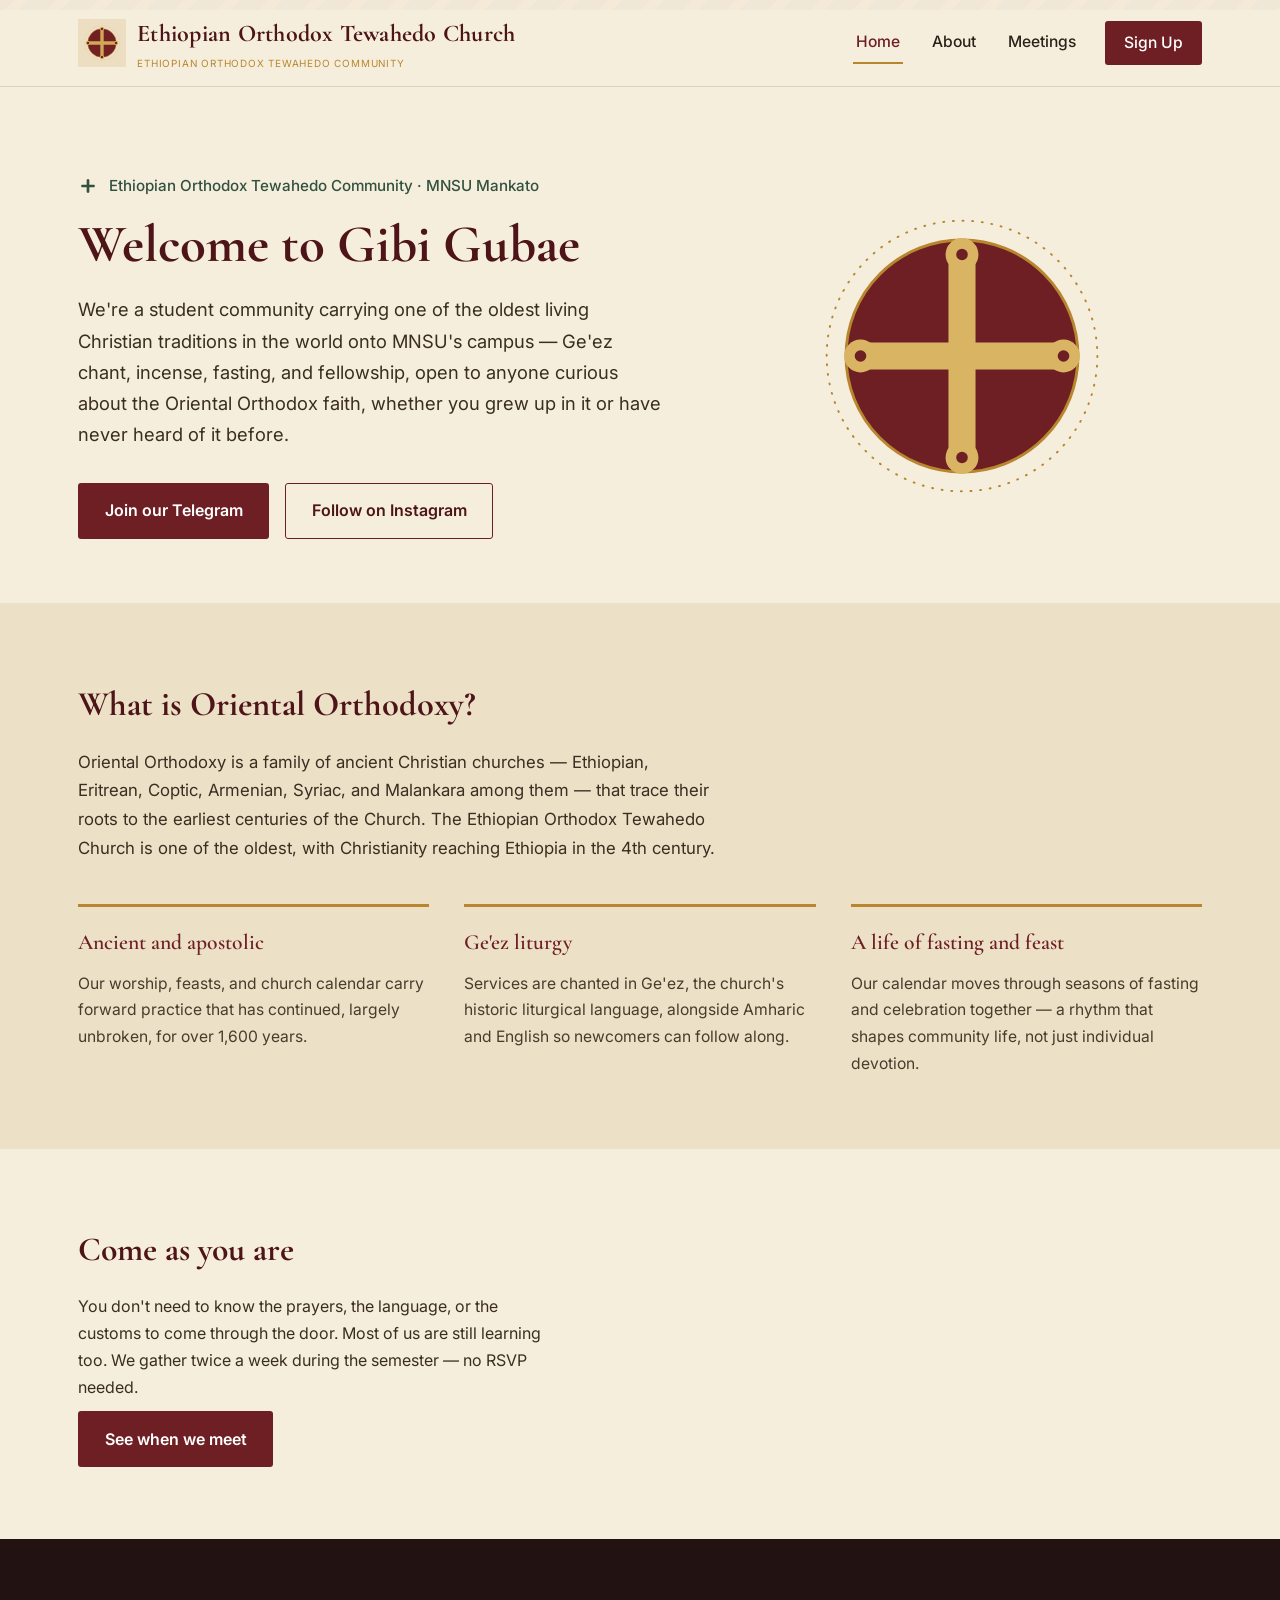
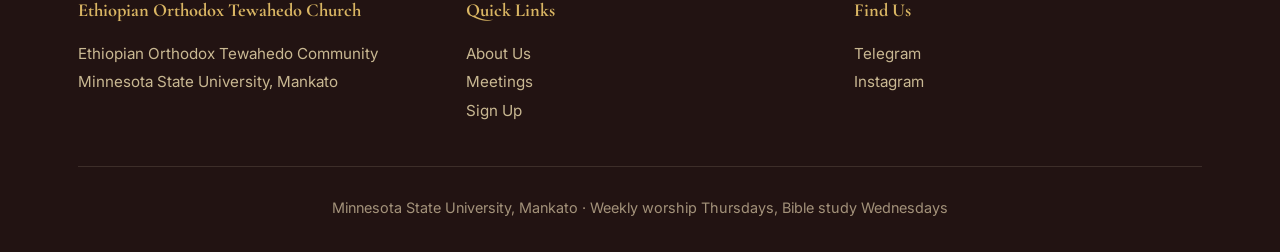
==== index.html @ cf898a97 "Create Ethiopian Orthodox Tewahedo website" ====
<!DOCTYPE html>
<html lang="en">
<head>
<meta charset="UTF-8">
<meta name="viewport" content="width=device-width, initial-scale=1.0">
<title>Home — Ethiopian Orthodox Tewahedo Community at MNSU</title>
<link rel="icon" href="logo.svg">
<link rel="preconnect" href="https://fonts.googleapis.com">
<link rel="preconnect" href="https://fonts.gstatic.com" crossorigin>
<link href="https://fonts.googleapis.com/css2?family=Cormorant+Garamond:ital,wght@0,500;0,600;0,700;1,500&family=Inter:wght@400;500;600&display=swap" rel="stylesheet">
<style>
:root{
  --parchment:#F6EEDD;
  --parchment-dark:#ECE0C7;
  --maroon:#6E1F24;
  --maroon-deep:#4E1519;
  --gold:#B8862E;
  --gold-light:#D9B563;
  --ink:#2B2118;
  --green:#33513F;
  --font-display:'Cormorant Garamond', Georgia, serif;
  --font-body:'Inter', Arial, sans-serif;
}
*{margin:0;padding:0;box-sizing:border-box;}
body{
  font-family:var(--font-body);
  color:var(--ink);
  background:var(--parchment);
  line-height:1.7;
}
.container{max-width:1180px;margin:0 auto;padding:0 28px;}

/* tibeb trim: a woven-band divider inspired by Habesha kemis trim patterns */
.tibeb{height:10px;background:repeating-linear-gradient(135deg,var(--maroon) 0 10px,var(--gold) 10px 20px,var(--green) 20px 30px);}

header{
  position:fixed;top:0;width:100%;z-index:1000;
  background:rgba(246,238,221,0.97);
  border-bottom:1px solid rgba(110,31,36,0.15);
}
nav{display:flex;align-items:center;justify-content:space-between;padding:0.9rem 0;}
.nav-left{display:flex;align-items:center;gap:0.7rem;text-decoration:none;}
.brand-text{font-family:var(--font-display);font-weight:700;font-size:1.5rem;color:var(--maroon-deep);letter-spacing:0.01em;}
.church-logo{width:48px;height:48px;object-fit:contain;mix-blend-mode:multiply;}
.brand-sub{display:block;font-family:var(--font-body);font-size:0.62rem;letter-spacing:0.08em;color:var(--gold);}
.nav-right{display:flex;align-items:center;gap:1.6rem;}
.nav-right a{
  color:var(--ink);font-weight:500;text-decoration:none;font-size:0.98rem;
  padding:0.4rem 0.2rem;border-bottom:2px solid transparent;transition:border-color 0.2s,color 0.2s;
}
.nav-right a:hover,.nav-right a.active{color:var(--maroon);border-color:var(--gold);}
.nav-right a.cta{
  background:var(--maroon);color:#fff;padding:0.55rem 1.2rem;border-radius:3px;border-bottom:none;
}
.nav-right a.cta:hover{background:var(--maroon-deep);color:#fff;}
.mobile-menu-toggle{display:none;flex-direction:column;background:none;border:none;cursor:pointer;padding:0.5rem;gap:5px;}
.mobile-menu-toggle span{width:24px;height:2px;background:var(--maroon-deep);border-radius:2px;}

main{margin-top:83px;}

/* hero */
.hero{padding:5rem 0 4rem;}
.hero .container{display:flex;align-items:center;gap:3.5rem;}
.hero-text{flex:1.1;}
.eyebrow-line{display:flex;align-items:center;gap:0.7rem;margin-bottom:1.1rem;color:var(--green);font-family:var(--font-body);font-size:0.95rem;font-weight:500;}
.eyebrow-line svg{flex-shrink:0;}
h1{
  font-family:var(--font-display);font-weight:700;font-size:3.3rem;line-height:1.08;
  color:var(--maroon-deep);margin-bottom:1.3rem;
}
.lede{font-size:1.15rem;color:#3a2e21;max-width:52ch;margin-bottom:2rem;}
.hero-links{display:flex;gap:1rem;flex-wrap:wrap;}
.btn{
  display:inline-flex;align-items:center;gap:0.55rem;
  padding:0.85rem 1.6rem;border-radius:3px;text-decoration:none;font-weight:600;font-size:1rem;
  border:1.5px solid transparent;transition:background 0.2s,color 0.2s,border-color 0.2s;
}
.btn-maroon{background:var(--maroon);color:#fff;}
.btn-maroon:hover{background:var(--maroon-deep);}
.btn-outline{background:transparent;border-color:var(--maroon);color:var(--maroon-deep);}
.btn-outline:hover{background:var(--maroon);color:#fff;}

.hero-art{flex:0.9;display:flex;justify-content:center;}
.cross-roundel{width:290px;height:290px;}

/* intro / what is oriental orthodoxy */
.intro{padding:4.5rem 0;background:var(--parchment-dark);}
.intro-head{max-width:64ch;margin-bottom:2.6rem;}
.intro-head h2{font-family:var(--font-display);font-weight:700;font-size:2.15rem;color:var(--maroon-deep);margin-bottom:0.9rem;}
.intro-head p{color:#3a2e21;font-size:1.05rem;}
.pillars{display:flex;gap:2.2rem;flex-wrap:wrap;}
.pillar{flex:1 1 260px;border-top:3px solid var(--gold);padding-top:1.1rem;}
.pillar h3{font-family:var(--font-display);font-weight:600;font-size:1.35rem;color:var(--maroon);margin-bottom:0.6rem;}
.pillar p{font-size:0.98rem;color:#4a3b2b;}

/* gather / meeting times */
.gather{padding:4.5rem 0;}
.gather .container{display:flex;gap:3rem;flex-wrap:wrap;align-items:flex-start;}
.gather-copy{flex:1 1 320px;}
.gather-copy h2{font-family:var(--font-display);font-weight:700;font-size:2.1rem;color:var(--maroon-deep);margin-bottom:0.9rem;}
.gather-copy p{color:#3a2e21;max-width:48ch;}
footer{background:#221312;color:#d8c9ab;padding:3.5rem 0 2rem;}
.footer-grid{display:grid;grid-template-columns:repeat(auto-fit,minmax(220px,1fr));gap:2.5rem;margin-bottom:2.5rem;}
.footer-col h3{font-family:var(--font-display);color:var(--gold-light);font-size:1.15rem;margin-bottom:0.8rem;}
.footer-col p,.footer-col a{color:#c9b892;text-decoration:none;font-size:0.95rem;line-height:1.9;}
.footer-col a:hover{color:var(--gold-light);}
.footer-bottom{text-align:center;padding-top:1.8rem;border-top:1px solid rgba(216,201,171,0.15);color:#a3927a;font-size:0.9rem;}

@media (max-width:900px){
  .hero .container{flex-direction:column;text-align:left;}
  .hero-art{order:-1;}
  .cross-roundel{width:200px;height:200px;}
}
@media (max-width:768px){
  .mobile-menu-toggle{display:flex;}
  .nav-right{
    position:absolute;top:100%;left:0;width:100%;background:var(--parchment);
    flex-direction:column;align-items:flex-start;gap:0;
    box-shadow:0 8px 20px rgba(0,0,0,0.08);
    transform:translateY(-120%);transition:transform 0.25s ease;padding:0.5rem 0;
  }
  .nav-right.active{transform:translateY(0);}
  .nav-right a{width:100%;padding:0.9rem 1.5rem;border-bottom:1px solid rgba(110,31,36,0.08);border-radius:0;}
  .nav-right a.cta{margin:0.7rem 1.5rem;width:calc(100% - 3rem);text-align:center;}
  main{margin-top:70px;}
  .church-logo{width:42px;height:42px;}
  h1{font-size:2.3rem;}
}
</style>
</head>
<body>
<header>
  <div class="container">
    <nav>
      <a href="index.html" class="nav-left">
          <img class="church-logo" src="logo.svg" alt="Ethiopian Orthodox Tewahedo cross">
        <span>
          <span class="brand-text">Ethiopian Orthodox Tewahedo Church</span>
          <span class="brand-sub">ETHIOPIAN ORTHODOX TEWAHEDO COMMUNITY</span>
        </span>
      </a>
      <button class="mobile-menu-toggle" onclick="toggleMobileMenu()"><span></span><span></span><span></span></button>
      <div class="nav-right">
        <a href="index.html" class="active">Home</a>
        <a href="about.html">About</a>
        <a href="events.html">Meetings</a>
        <a href="signup.html" class="cta">Sign Up</a>
      </div>
    </nav>
  </div>
</header>
<div class="tibeb"></div>

<main>
  <section class="hero">
    <div class="container">
      <div class="hero-text">
        <div class="eyebrow-line">
          <svg width="20" height="20" viewBox="0 0 60 60"><rect x="26" y="10" width="8" height="40" rx="2" fill="#33513F"/><rect x="10" y="26" width="40" height="8" rx="2" fill="#33513F"/></svg>
          Ethiopian Orthodox Tewahedo Community · MNSU Mankato
        </div>
        <h1>Welcome to Gibi Gubae</h1>
        <p class="lede">We're a student community carrying one of the oldest living Christian traditions in the world onto MNSU's campus — Ge'ez chant, incense, fasting, and fellowship, open to anyone curious about the Oriental Orthodox faith, whether you grew up in it or have never heard of it before.</p>
        <div class="hero-links">
          <a class="btn btn-maroon" href="https://t.me/MNSUGibigubae" target="_blank" rel="noopener">Join our Telegram</a>
          <a class="btn btn-outline" href="https://www.instagram.com/ethiopian_orthodox_community_/" target="_blank" rel="noopener">Follow on Instagram</a>
        </div>
      </div>
      <div class="hero-art">
        <svg class="cross-roundel" viewBox="0 0 300 300">
          <circle cx="150" cy="150" r="140" fill="none" stroke="#B8862E" stroke-width="2" stroke-dasharray="1 9" stroke-linecap="round"/>
          <circle cx="150" cy="150" r="120" fill="#6E1F24"/>
          <circle cx="150" cy="150" r="120" fill="none" stroke="#B8862E" stroke-width="3"/>
          <g fill="#D9B563">
            <rect x="136" y="45" width="28" height="210" rx="6"/>
            <rect x="45" y="136" width="210" height="28" rx="6"/>
            <circle cx="150" cy="45" r="17"/>
            <circle cx="150" cy="255" r="17"/>
            <circle cx="45" cy="150" r="17"/>
            <circle cx="255" cy="150" r="17"/>
          </g>
          <g fill="#6E1F24">
            <circle cx="150" cy="45" r="6"/>
            <circle cx="150" cy="255" r="6"/>
            <circle cx="45" cy="150" r="6"/>
            <circle cx="255" cy="150" r="6"/>
          </g>
        </svg>
      </div>
    </div>
  </section>

  <section class="intro">
    <div class="container">
      <div class="intro-head">
        <h2>What is Oriental Orthodoxy?</h2>
        <p>Oriental Orthodoxy is a family of ancient Christian churches — Ethiopian, Eritrean, Coptic, Armenian, Syriac, and Malankara among them — that trace their roots to the earliest centuries of the Church. The Ethiopian Orthodox Tewahedo Church is one of the oldest, with Christianity reaching Ethiopia in the 4th century.</p>
      </div>
      <div class="pillars">
        <div class="pillar">
          <h3>Ancient and apostolic</h3>
          <p>Our worship, feasts, and church calendar carry forward practice that has continued, largely unbroken, for over 1,600 years.</p>
        </div>
        <div class="pillar">
          <h3>Ge'ez liturgy</h3>
          <p>Services are chanted in Ge'ez, the church's historic liturgical language, alongside Amharic and English so newcomers can follow along.</p>
        </div>
        <div class="pillar">
          <h3>A life of fasting and feast</h3>
          <p>Our calendar moves through seasons of fasting and celebration together — a rhythm that shapes community life, not just individual devotion.</p>
        </div>
      </div>
    </div>
  </section>

  <section class="gather">
    <div class="container">
      <div class="gather-copy">
        <h2>Come as you are</h2>
        <p>You don't need to know the prayers, the language, or the customs to come through the door. Most of us are still learning too. We gather twice a week during the semester — no RSVP needed.</p>
        <a class="btn btn-maroon" href="events.html" style="margin-top:0.6rem;">See when we meet</a>
      </div>
    </div>
  </section>
</main>

<footer>
  <div class="container">
    <div class="footer-grid">
      <div class="footer-col">
        <h3>Ethiopian Orthodox Tewahedo Church</h3>
        <p>Ethiopian Orthodox Tewahedo Community<br>Minnesota State University, Mankato</p>
      </div>
      <div class="footer-col">
        <h3>Quick Links</h3>
        <p><a href="about.html">About Us</a></p>
        <p><a href="events.html">Meetings</a></p>
        <p><a href="signup.html">Sign Up</a></p>
      </div>
      <div class="footer-col">
        <h3>Find Us</h3>
        <p><a href="https://t.me/MNSUGibigubae" target="_blank" rel="noopener">Telegram</a></p>
        <p><a href="https://www.instagram.com/ethiopian_orthodox_community_/" target="_blank" rel="noopener">Instagram</a></p>
      </div>
    </div>
    <div class="footer-bottom">
      <p>Minnesota State University, Mankato · Weekly worship Thursdays, Bible study Wednesdays</p>
    </div>
  </div>
</footer>

<script>
function toggleMobileMenu(){
  document.querySelector('.nav-right').classList.toggle('active');
  document.querySelector('.mobile-menu-toggle').classList.toggle('active');
}
document.addEventListener('click', function(e){
  const nav = document.querySelector('nav');
  const navRight = document.querySelector('.nav-right');
  if(!nav.contains(e.target) && navRight.classList.contains('active')){
    navRight.classList.remove('active');
    document.querySelector('.mobile-menu-toggle').classList.remove('active');
  }
});
document.querySelectorAll('.nav-right a').forEach(link=>{
  link.addEventListener('click', ()=>{
    document.querySelector('.nav-right').classList.remove('active');
    document.querySelector('.mobile-menu-toggle').classList.remove('active');
  });
});
</script>
</body>
</html>
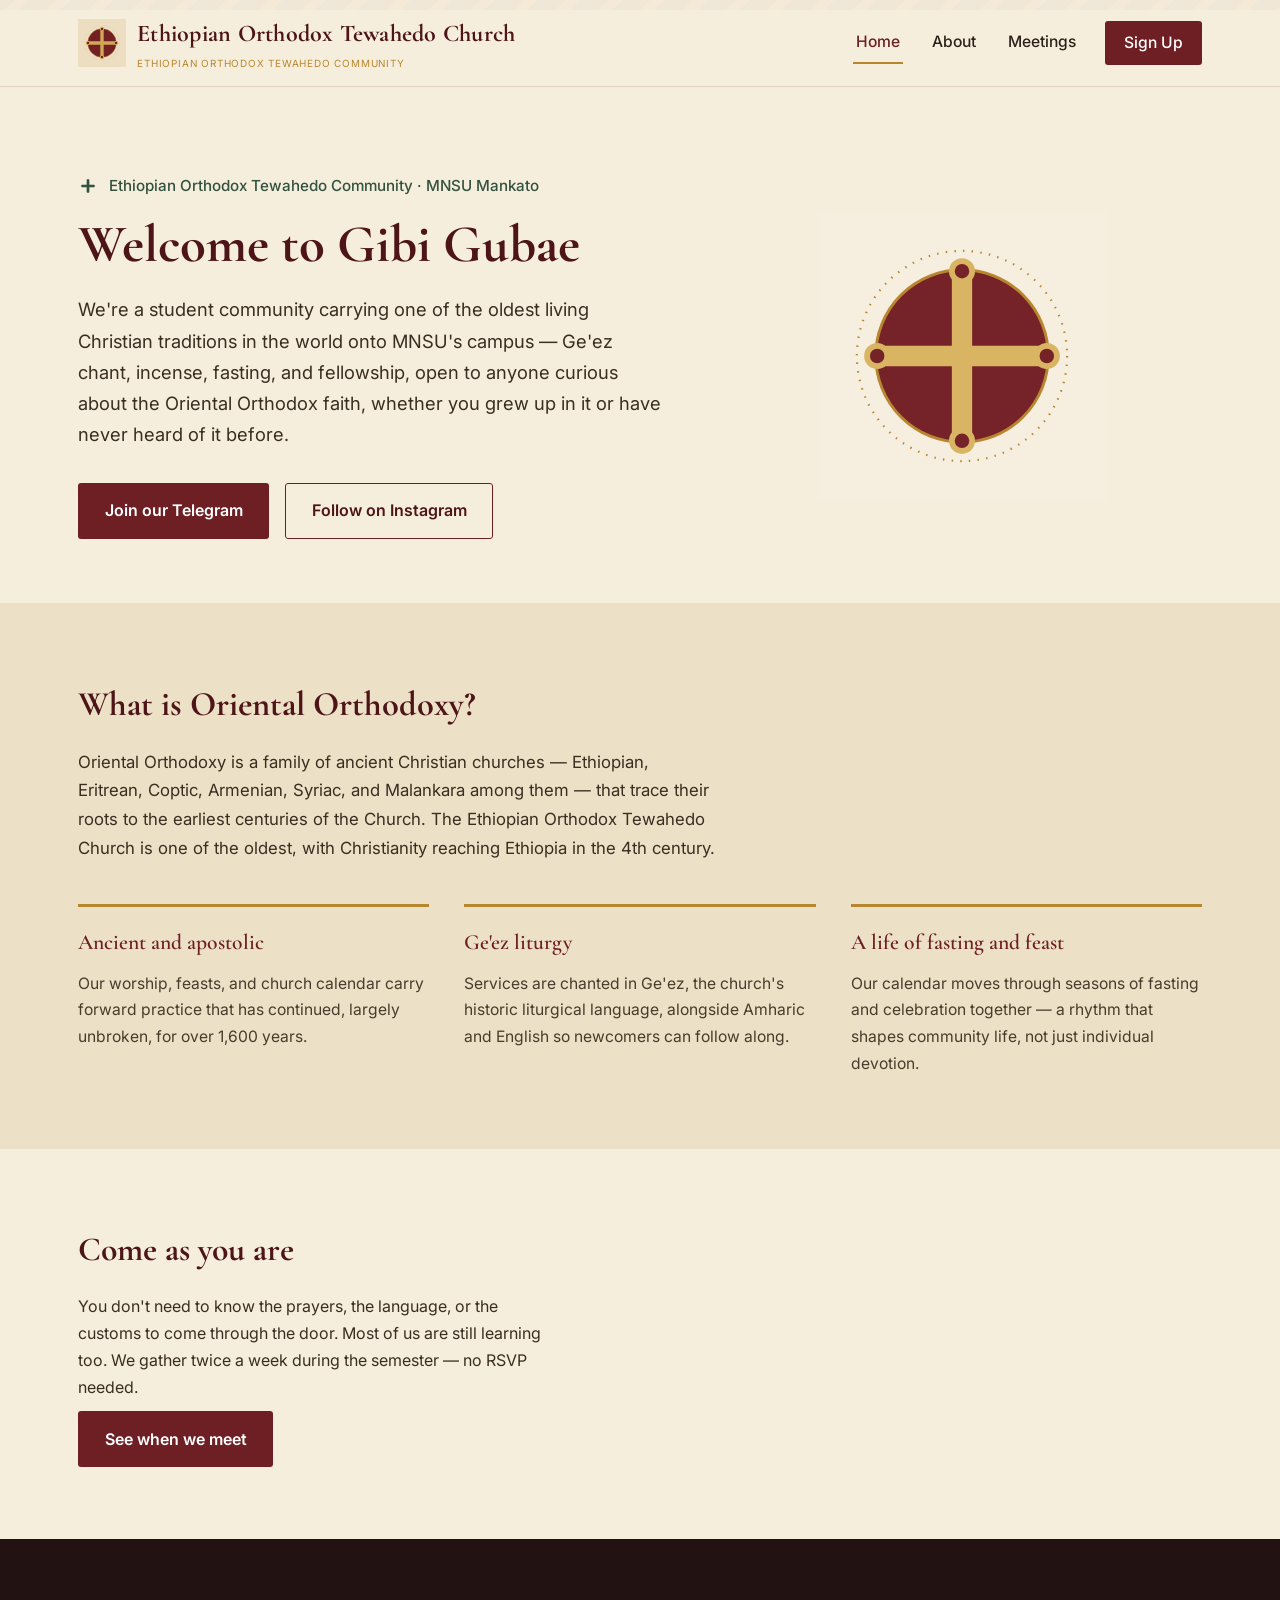
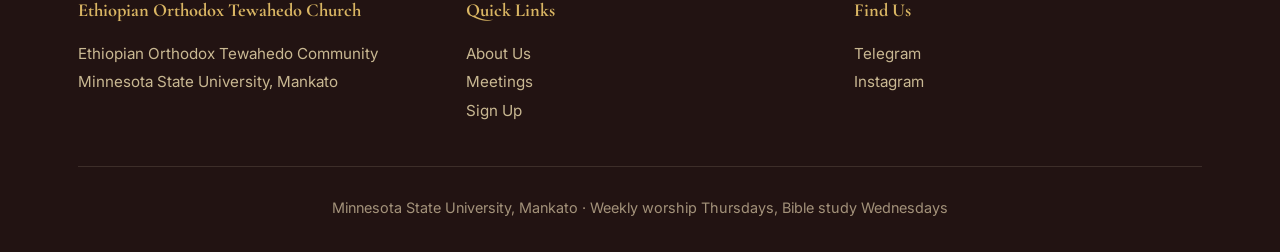
==== commit 592b66d7: "Use supplied cross logo in hero" ====
--- a/index.html
+++ b/index.html
@@ -127,6 +127,7 @@
   h1{font-size:2.3rem;}
 }
 </style>
+<link rel="stylesheet" href="mobile.css">
 </head>
 <body>
 <header>
@@ -167,25 +168,7 @@
         </div>
       </div>
       <div class="hero-art">
-        <svg class="cross-roundel" viewBox="0 0 300 300">
-          <circle cx="150" cy="150" r="140" fill="none" stroke="#B8862E" stroke-width="2" stroke-dasharray="1 9" stroke-linecap="round"/>
-          <circle cx="150" cy="150" r="120" fill="#6E1F24"/>
-          <circle cx="150" cy="150" r="120" fill="none" stroke="#B8862E" stroke-width="3"/>
-          <g fill="#D9B563">
-            <rect x="136" y="45" width="28" height="210" rx="6"/>
-            <rect x="45" y="136" width="210" height="28" rx="6"/>
-            <circle cx="150" cy="45" r="17"/>
-            <circle cx="150" cy="255" r="17"/>
-            <circle cx="45" cy="150" r="17"/>
-            <circle cx="255" cy="150" r="17"/>
-          </g>
-          <g fill="#6E1F24">
-            <circle cx="150" cy="45" r="6"/>
-            <circle cx="150" cy="255" r="6"/>
-            <circle cx="45" cy="150" r="6"/>
-            <circle cx="255" cy="150" r="6"/>
-          </g>
-        </svg>
+        <img class="cross-roundel" src="logo.svg" alt="Ethiopian Orthodox Tewahedo cross">
       </div>
     </div>
   </section>
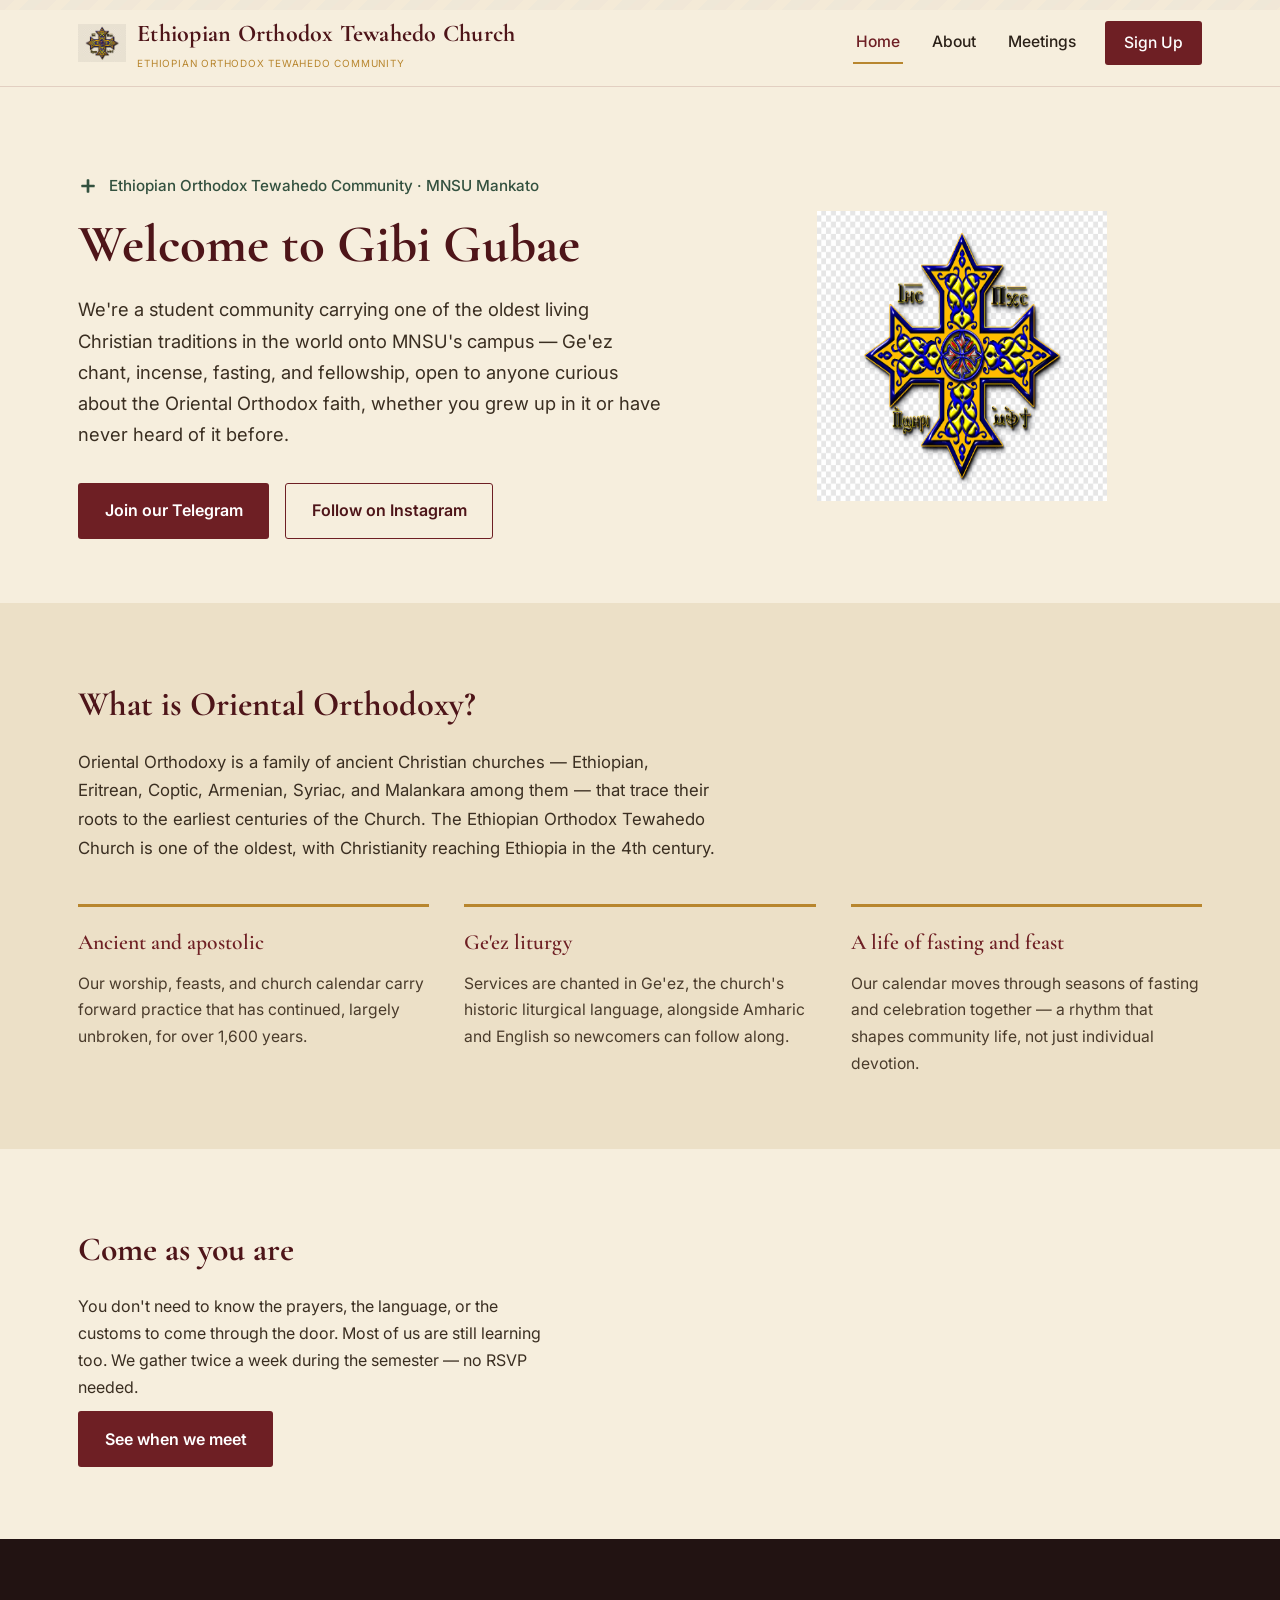
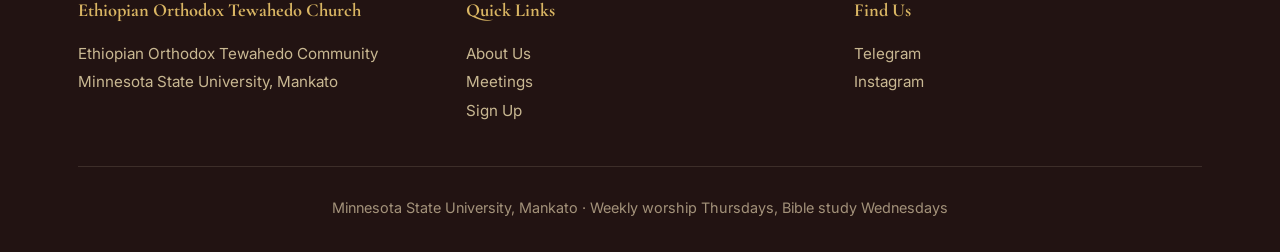
==== commit 0619bdf6: "Use ornate blue cross logo" ====
--- a/index.html
+++ b/index.html
@@ -4,7 +4,7 @@
 <meta charset="UTF-8">
 <meta name="viewport" content="width=device-width, initial-scale=1.0">
 <title>Home — Ethiopian Orthodox Tewahedo Community at MNSU</title>
-<link rel="icon" href="logo.svg">
+<link rel="icon" href="image-1788378681880.png">
 <link rel="preconnect" href="https://fonts.googleapis.com">
 <link rel="preconnect" href="https://fonts.gstatic.com" crossorigin>
 <link href="https://fonts.googleapis.com/css2?family=Cormorant+Garamond:ital,wght@0,500;0,600;0,700;1,500&family=Inter:wght@400;500;600&display=swap" rel="stylesheet">
@@ -134,7 +134,7 @@
   <div class="container">
     <nav>
       <a href="index.html" class="nav-left">
-          <img class="church-logo" src="logo.svg" alt="Ethiopian Orthodox Tewahedo cross">
+          <img class="church-logo" src="image-1788378681880.png" alt="Ethiopian Orthodox Tewahedo cross">
         <span>
           <span class="brand-text">Ethiopian Orthodox Tewahedo Church</span>
           <span class="brand-sub">ETHIOPIAN ORTHODOX TEWAHEDO COMMUNITY</span>
@@ -168,7 +168,7 @@
         </div>
       </div>
       <div class="hero-art">
-        <img class="cross-roundel" src="logo.svg" alt="Ethiopian Orthodox Tewahedo cross">
+        <img class="cross-roundel" src="image-1788378681880.png" alt="Ethiopian Orthodox Tewahedo cross">
       </div>
     </div>
   </section>
